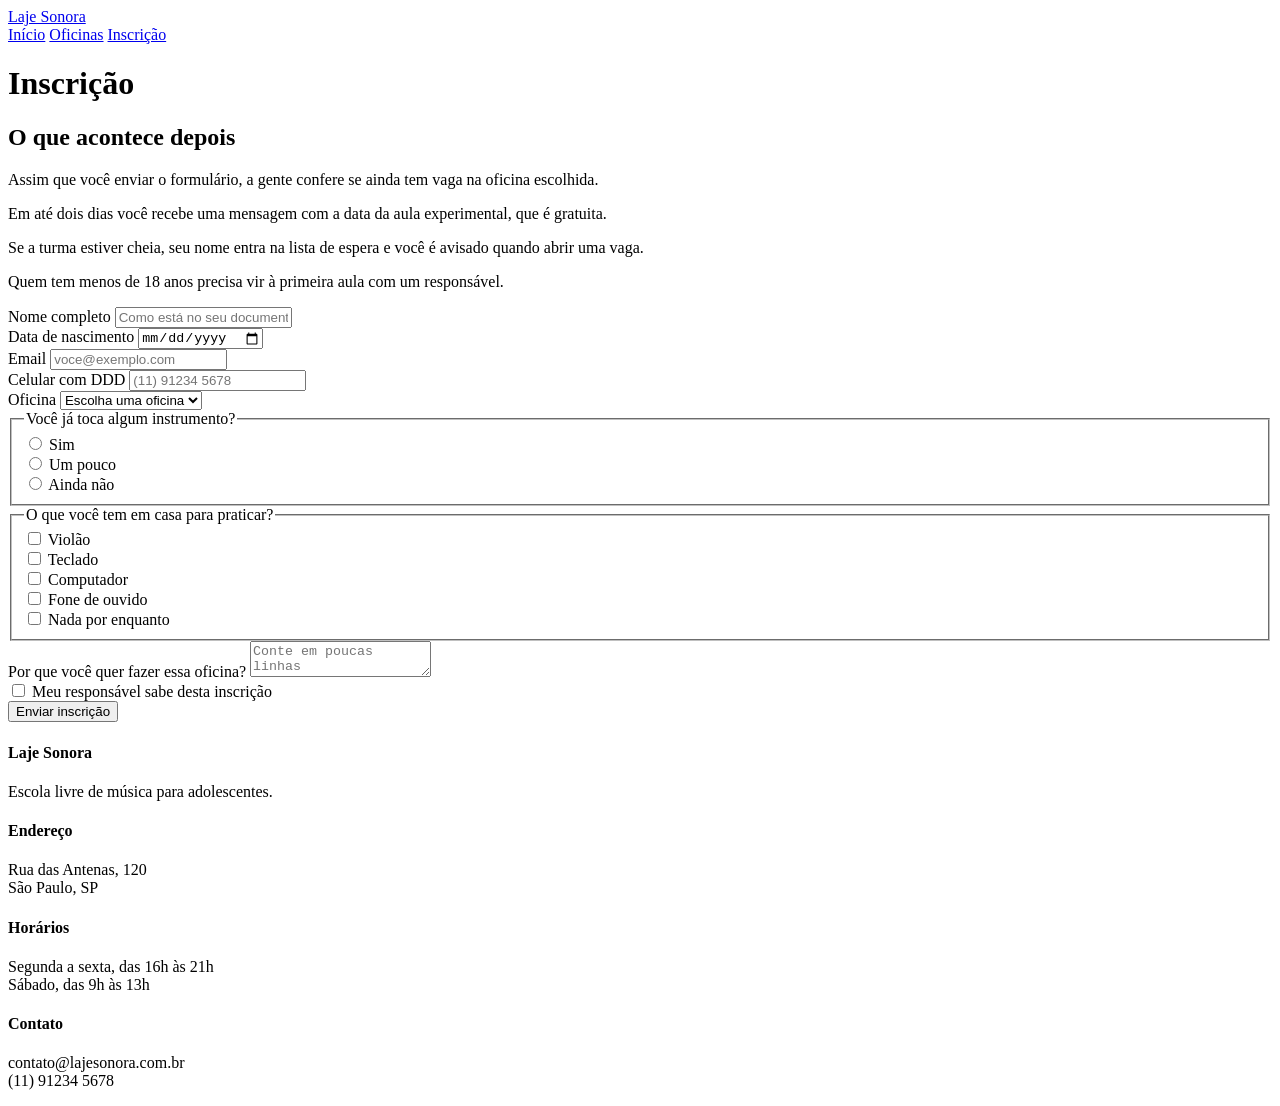
==== inscricao.html @ 0a2f2be7 "Formulário de inscrição" ====
<!DOCTYPE html>
<html lang="pt-BR">
<head>
    <meta charset="UTF-8">
    <meta name="viewport" content="width=device-width, initial-scale=1.0">
    <title>Laje Sonora | Inscrição</title>
    <link rel="preconnect" href="https://fonts.googleapis.com">
    <link rel="preconnect" href="https://fonts.gstatic.com" crossorigin>
    <link href="https://fonts.googleapis.com/css2?family=Archivo:ital,wght@0,100..900;1,100..900&family=Big+Shoulders+Display:wght@100..900&display=swap" rel="stylesheet">
    <link rel="stylesheet" href="inscricao.css">
</head>
<body>
    <header class="conteudo topo">
        <a href="index.html" class="logo">Laje Sonora</a>
        <nav class="menu">
            <a href="index.html">Início</a>
            <a href="oficinas.html">Oficinas</a>
            <a href="inscricao.html" class="atual">Inscrição</a>
        </nav>
    </header>

    <main class="conteudo">
        <h1 class="titulo-pagina">Inscrição</h1>
        <div class="inscricao">
            <section class="explicacao">
                <h2>O que acontece depois</h2>
                <p>Assim que você enviar o formulário, a gente confere se ainda tem vaga na oficina escolhida.</p>
                <p>Em até dois dias você recebe uma mensagem com a data da aula experimental, que é gratuita.</p>
                <p>Se a turma estiver cheia, seu nome entra na lista de espera e você é avisado quando abrir uma vaga.</p>
                <p class="aviso">Quem tem menos de 18 anos precisa vir à primeira aula com um responsável.</p>
            </section>

            <form class="formulario" action="#" method="post">
                <div class="linha">
                    <div class="campo">
                        <label for="nome">Nome completo</label>
                        <input type="text" id="nome" name="nome" placeholder="Como está no seu documento" required>
                    </div>
                    <div class="campo">
                        <label for="nascimento">Data de nascimento</label>
                        <input type="date" id="nascimento" name="nascimento" required>
                    </div>
                </div>

                <div class="linha">
                    <div class="campo">
                        <label for="email">Email</label>
                        <input type="email" id="email" name="email" placeholder="voce@exemplo.com" required>
                    </div>
                    <div class="campo">
                        <label for="telefone">Celular com DDD</label>
                        <input type="tel" id="telefone" name="telefone" placeholder="(11) 91234 5678" required>
                    </div>
                </div>

                <div class="campo">
                    <label for="oficina">Oficina</label>
                    <select id="oficina" name="oficina" required>
                        <option value="">Escolha uma oficina</option>
                        <option value="violao">Violão do zero</option>
                        <option value="beats">Produção de beats</option>
                        <option value="canto">Canto em grupo</option>
                        <option value="teclado">Teclado e harmonia</option>
                        <option value="bateria">Bateria e percussão</option>
                        <option value="gravacao">Gravação no celular</option>
                    </select>
                </div>

                <fieldset class="grupo">
                    <legend>Você já toca algum instrumento?</legend>
                    <div class="opcoes">
                        <div class="opcao">
                            <input type="radio" id="tocaSim" name="toca" value="sim">
                            <label for="tocaSim">Sim</label>
                        </div>
                        <div class="opcao">
                            <input type="radio" id="tocaPouco" name="toca" value="pouco">
                            <label for="tocaPouco">Um pouco</label>
                        </div>
                        <div class="opcao">
                            <input type="radio" id="tocaNao" name="toca" value="nao">
                            <label for="tocaNao">Ainda não</label>
                        </div>
                    </div>
                </fieldset>

                <fieldset class="grupo">
                    <legend>O que você tem em casa para praticar?</legend>
                    <div class="opcoes">
                        <div class="opcao">
                            <input type="checkbox" id="temViolao" name="tem" value="violao">
                            <label for="temViolao">Violão</label>
                        </div>
                        <div class="opcao">
                            <input type="checkbox" id="temTeclado" name="tem" value="teclado">
                            <label for="temTeclado">Teclado</label>
                        </div>
                        <div class="opcao">
                            <input type="checkbox" id="temComputador" name="tem" value="computador">
                            <label for="temComputador">Computador</label>
                        </div>
                        <div class="opcao">
                            <input type="checkbox" id="temFone" name="tem" value="fone">
                            <label for="temFone">Fone de ouvido</label>
                        </div>
                        <div class="opcao">
                            <input type="checkbox" id="temNada" name="tem" value="nada">
                            <label for="temNada">Nada por enquanto</label>
                        </div>
                    </div>
                </fieldset>

                <div class="campo">
                    <label for="motivo">Por que você quer fazer essa oficina?</label>
                    <textarea id="motivo" name="motivo" placeholder="Conte em poucas linhas"></textarea>
                </div>

                <div class="opcao">
                    <input type="checkbox" id="responsavel" name="responsavel" required>
                    <label for="responsavel">Meu responsável sabe desta inscrição</label>
                </div>

                <div>
                    <button class="botao" type="submit">Enviar inscrição</button>
                </div>
            </form>
        </div>
    </main>

    <footer class="rodape">
        <div class="conteudo rodape-colunas">
            <div class="rodape-coluna">
                <h4>Laje Sonora</h4>
                <p>Escola livre de música para adolescentes.</p>
            </div>
            <div class="rodape-coluna">
                <h4>Endereço</h4>
                <p>Rua das Antenas, 120<br>São Paulo, SP</p>
            </div>
            <div class="rodape-coluna">
                <h4>Horários</h4>
                <p>Segunda a sexta, das 16h às 21h<br>Sábado, das 9h às 13h</p>
            </div>
            <div class="rodape-coluna">
                <h4>Contato</h4>
                <p>contato@lajesonora.com.br<br>(11) 91234 5678</p>
            </div>
        </div>
    </footer>
</body>
</html>
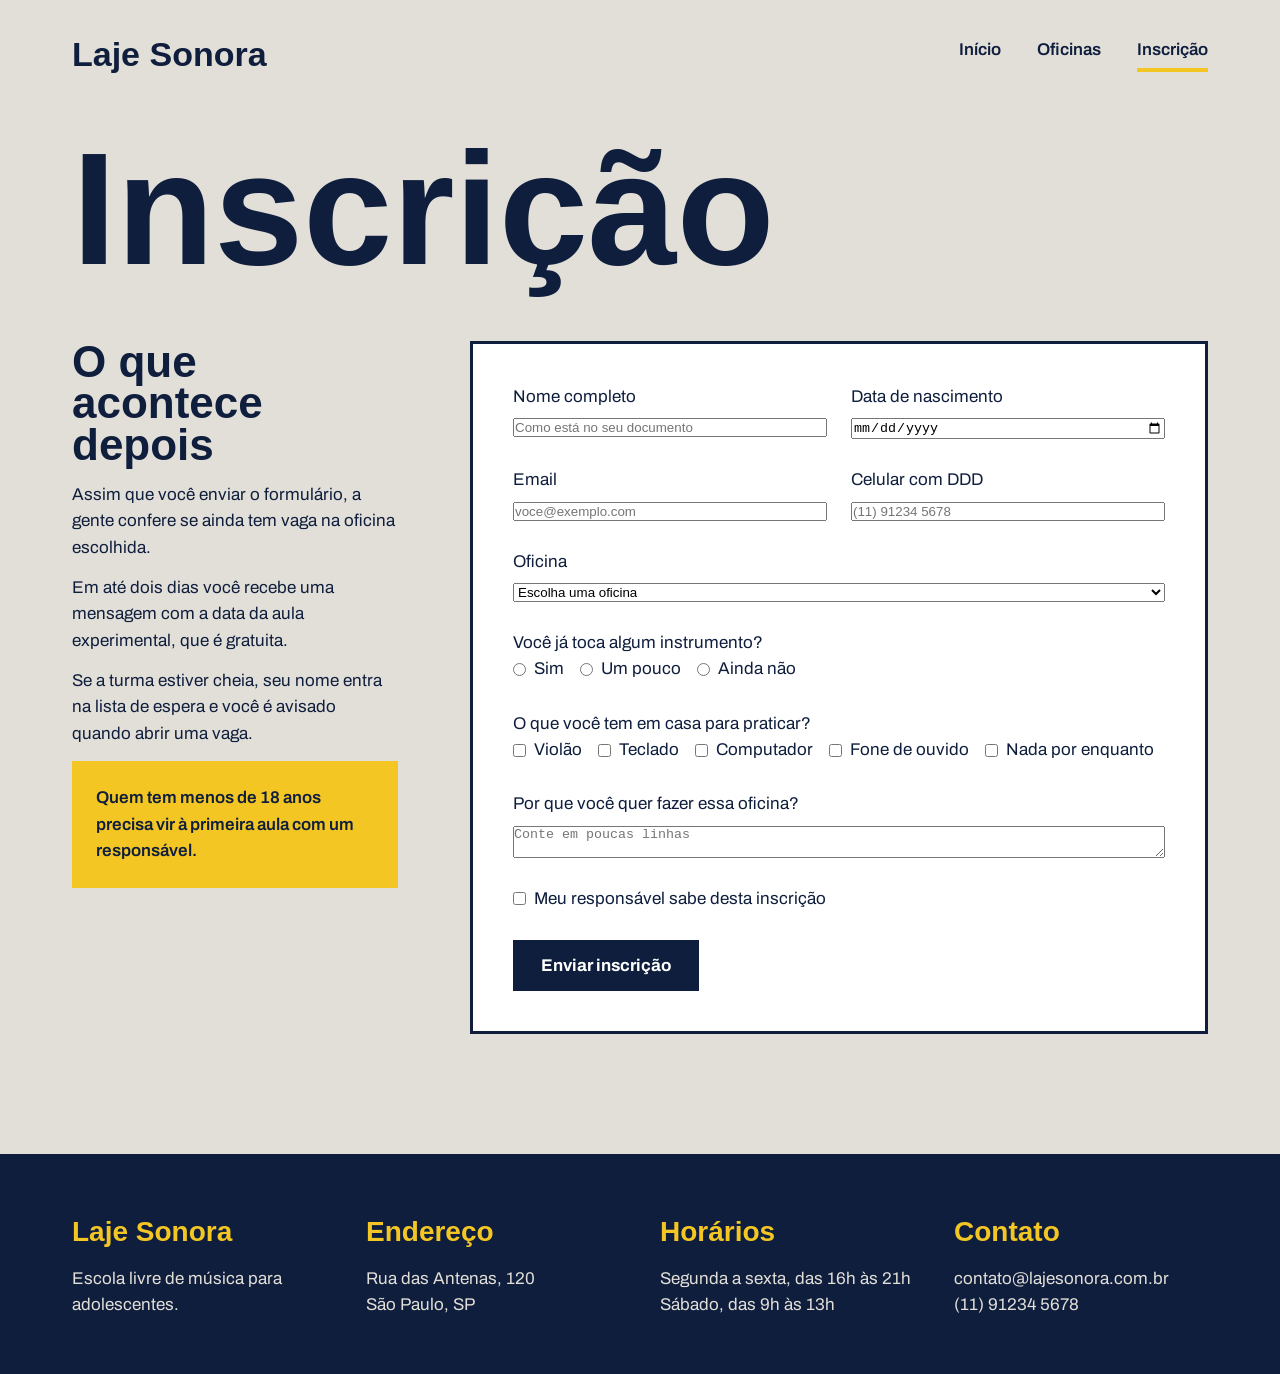
==== commit 28989fba: "Layout do formulário com flex" ====
--- a/inscricao.html
+++ b/inscricao.html
@@ -7,7 +7,7 @@
     <link rel="preconnect" href="https://fonts.googleapis.com">
     <link rel="preconnect" href="https://fonts.gstatic.com" crossorigin>
     <link href="https://fonts.googleapis.com/css2?family=Archivo:ital,wght@0,100..900;1,100..900&family=Big+Shoulders+Display:wght@100..900&display=swap" rel="stylesheet">
-    <link rel="stylesheet" href="inscricao.css">
+    <link rel="stylesheet" href="./Style/inscricao.css">
 </head>
 <body>
     <header class="conteudo topo">
--- a/Style/inscricao.css
+++ b/Style/inscricao.css
@@ -0,0 +1,191 @@
+* {
+    margin: 0;
+    padding: 0;
+    box-sizing: border-box;
+}
+
+:root {
+    --concreto: #E2DFD8;
+    --concreto-escuro: #CBC7BE;
+    --tinta: #0F1E3D;
+    --caixa-dagua: #1F5FBF;
+    --fita: #F3C623;
+    --branco: #FFFFFF;
+    
+    --fonte-cartaz: "Big Shoulders Display", "Arial Narrow", sans-serif;
+    --fonte-texto: "Archivo", Arial, sans-serif;
+}
+
+body {
+    background-color: var(--concreto);
+    color: var(--tinta);
+    font-family: var(--fonte-texto);
+    font-size: 17px;
+    line-height: 1.55;
+}
+
+a {
+    color: inherit;
+}
+
+h1, h2, h3 {
+    font-family: var(--fonte-cartaz);
+    font-weight: 900;
+    line-height: 0.95;
+}
+
+.conteudo {
+    max-width: 1200px;
+    margin-inline: auto;
+    padding-inline: 32px;
+}
+
+.topo {
+    padding-block: 28px;
+    display: flex;
+    justify-content: space-between;
+    align-items: center;
+}
+
+.logo {
+    font-family: var(--fonte-cartaz);
+    font-size: 34px;
+    font-weight: 900;
+    text-decoration: none;
+}
+
+.menu {
+    display: flex;
+    gap: 36px;
+}
+
+.menu a {
+    font-weight: 600;
+    text-decoration: none;
+    padding-bottom: 4px;
+    border-bottom: 4px solid transparent;
+}
+
+.menu a:hover {
+    border-bottom-color: var(--tinta);
+}
+
+.menu a.atual {
+    border-bottom-color: var(--fita);
+}
+
+.rodape {
+    margin-top: 120px;
+    background-color: var(--tinta);
+    color: var(--concreto);
+    padding-block: 56px;
+}
+
+.rodape-colunas {
+    display: flex;
+    justify-content: space-between;
+    gap: 40px;
+}
+
+.rodape-coluna {
+    flex: 1;
+}
+
+.rodape h4 {
+    font-family: var(--fonte-cartaz);
+    font-size: 28px;
+    color: var(--fita);
+    margin-bottom: 12px;
+}
+
+.titulo-pagina {
+    font-size: 160px;
+    margin-top: 24px;
+}
+
+.botao {
+    display: inline-block;
+    background-color: var(--tinta);
+    color: var(--branco);
+    font-weight: 700;
+    text-decoration: none;
+    padding: 16px 28px;
+    border: none;
+    font-family: var(--fonte-texto);
+    font-size: 17px;
+    cursor: pointer;
+}
+
+.botao:hover {
+    background-color: var(--caixa-dagua);
+}
+
+.inscricao {
+    margin-top: 56px;
+    display: flex;
+    gap: 72px;
+}
+
+.explicacao {
+    flex: 1;
+}
+
+.explicacao h2 {
+    font-size: 44px;
+    margin-bottom: 16px;
+}
+
+.explicacao p + p {
+    margin-top: 14px;
+}
+
+.aviso {
+    margin-top: 32px;
+    padding: 24px;
+    background-color: var(--fita);
+    font-weight: 600;
+}
+
+.formulario {
+    background-color: var(--branco);
+    border: 3px solid var(--tinta);
+    padding: 40px;
+    flex: 2;
+    display: flex;
+    flex-direction: column;
+    gap: 28px;
+}
+
+.linha {
+    display: flex;
+    gap: 24px;
+}
+
+.campo {
+    flex: 1;
+    display: flex;
+    flex-direction: column;
+    gap: 8px;
+}
+
+.grupo {
+    display: flex;
+    flex-direction: column;
+    gap: 12px;
+    border: 0;
+    margin: 0;
+    padding: 0;
+}
+
+.opcoes {
+    display: flex;
+    flex-wrap: wrap;
+    gap: 16px;
+}
+
+.opcao {
+    display: flex;
+    align-items: center;
+    gap: 8px;
+}
+
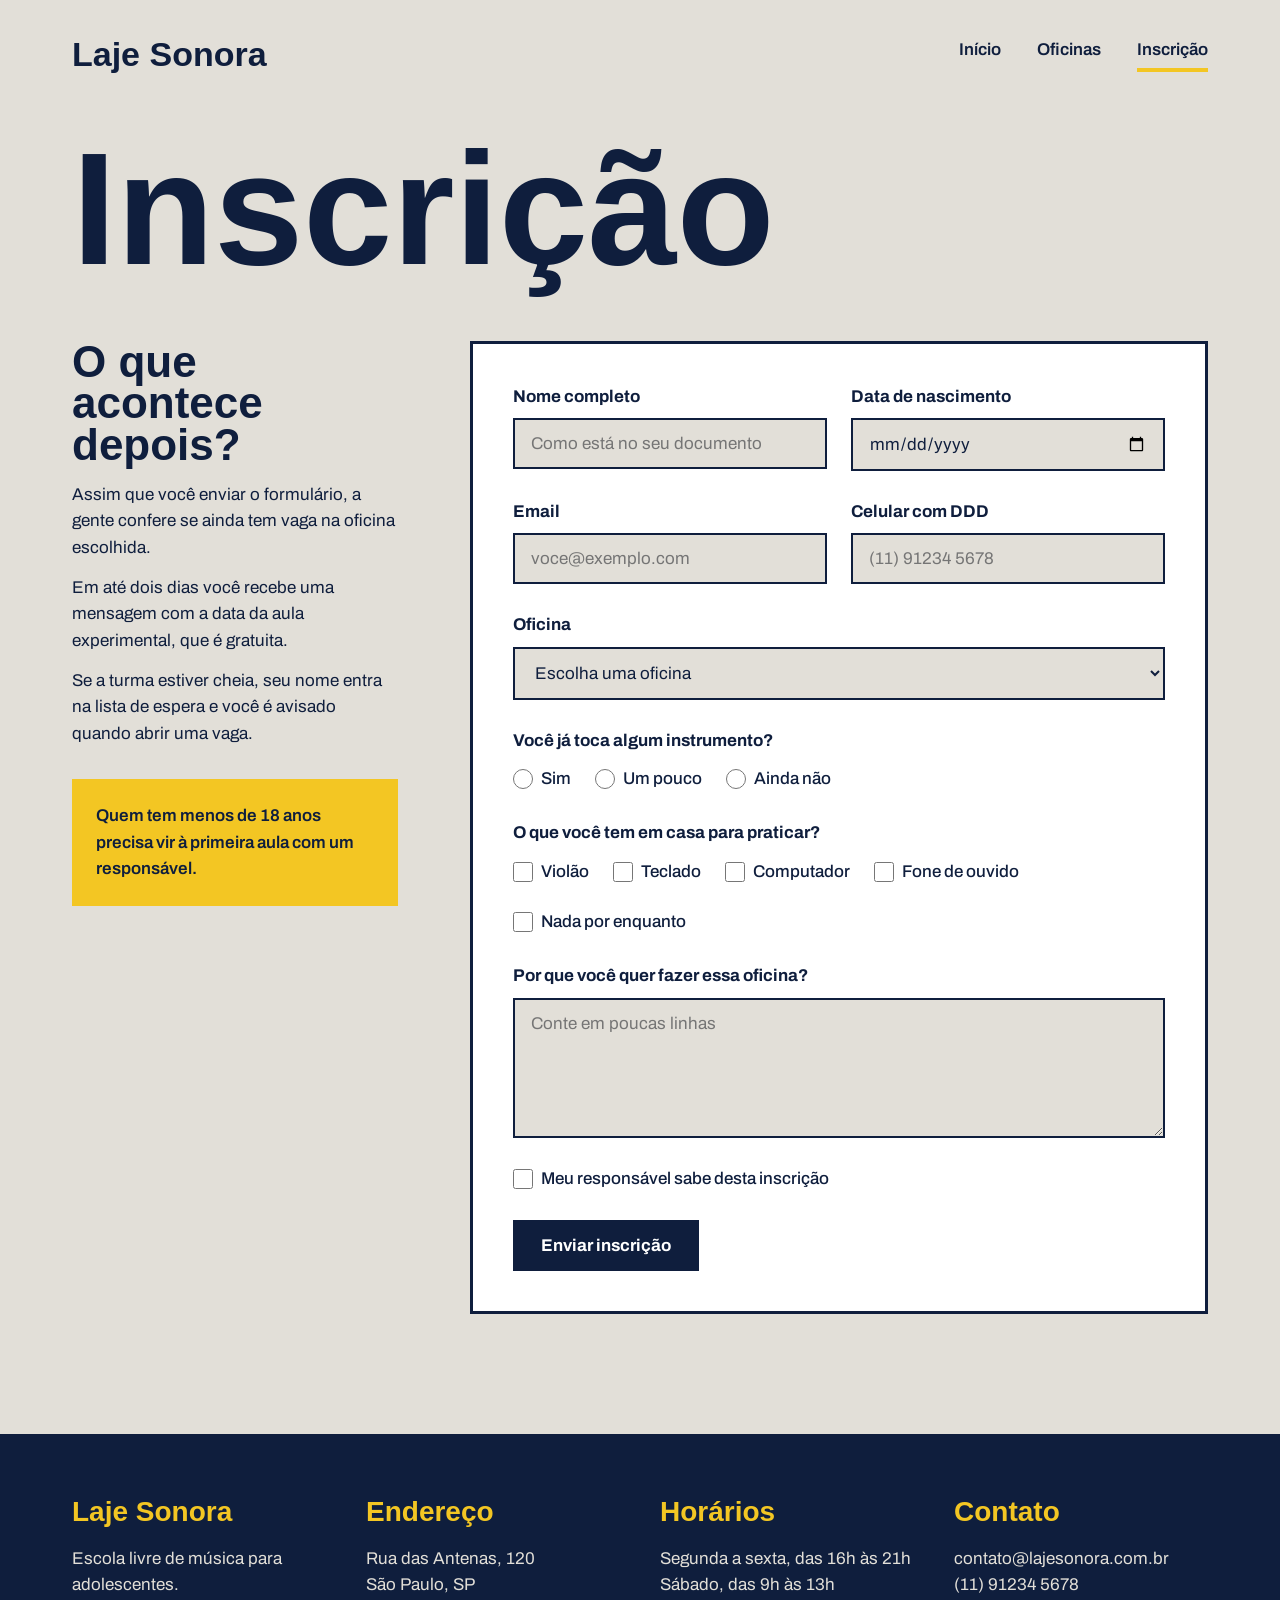
==== commit 94bb0491: "Página de inscrição pronta" ====
--- a/inscricao.html
+++ b/inscricao.html
@@ -14,7 +14,7 @@
         <a href="index.html" class="logo">Laje Sonora</a>
         <nav class="menu">
             <a href="index.html">Início</a>
-            <a href="oficinas.html">Oficinas</a>
+            <a href="oficinas.html" >Oficinas</a>
             <a href="inscricao.html" class="atual">Inscrição</a>
         </nav>
     </header>
@@ -23,14 +23,14 @@
         <h1 class="titulo-pagina">Inscrição</h1>
         <div class="inscricao">
             <section class="explicacao">
-                <h2>O que acontece depois</h2>
+                <h2>O que acontece depois?</h2>
                 <p>Assim que você enviar o formulário, a gente confere se ainda tem vaga na oficina escolhida.</p>
                 <p>Em até dois dias você recebe uma mensagem com a data da aula experimental, que é gratuita.</p>
                 <p>Se a turma estiver cheia, seu nome entra na lista de espera e você é avisado quando abrir uma vaga.</p>
                 <p class="aviso">Quem tem menos de 18 anos precisa vir à primeira aula com um responsável.</p>
             </section>
 
-            <form class="formulario" action="#" method="post">
+              <form class="formulario" action="#" method="post">
                 <div class="linha">
                     <div class="campo">
                         <label for="nome">Nome completo</label>
@@ -66,7 +66,7 @@
                     </select>
                 </div>
 
-                <fieldset class="grupo">
+                 <fieldset class="grupo">
                     <legend>Você já toca algum instrumento?</legend>
                     <div class="opcoes">
                         <div class="opcao">
@@ -114,17 +114,16 @@
                     <label for="motivo">Por que você quer fazer essa oficina?</label>
                     <textarea id="motivo" name="motivo" placeholder="Conte em poucas linhas"></textarea>
                 </div>
-
                 <div class="opcao">
                     <input type="checkbox" id="responsavel" name="responsavel" required>
                     <label for="responsavel">Meu responsável sabe desta inscrição</label>
                 </div>
-
                 <div>
                     <button class="botao" type="submit">Enviar inscrição</button>
                 </div>
-            </form>
+           </form>
         </div>
+        
     </main>
 
     <footer class="rodape">
@@ -148,4 +147,4 @@
         </div>
     </footer>
 </body>
-</html>
+</html>
--- a/Style/inscricao.css
+++ b/Style/inscricao.css
@@ -121,71 +121,116 @@
 }
 
 .inscricao {
-    margin-top: 56px;
-    display: flex;
-    gap: 72px;
+  margin-top: 56px;
+  display: flex;
+  gap: 72px;
 }
 
 .explicacao {
-    flex: 1;
+  flex: 1;
 }
 
 .explicacao h2 {
-    font-size: 44px;
-    margin-bottom: 16px;
+  font-size: 44px;
+  margin-bottom: 16px;
 }
 
 .explicacao p + p {
-    margin-top: 14px;
-}
-
-.aviso {
-    margin-top: 32px;
-    padding: 24px;
-    background-color: var(--fita);
-    font-weight: 600;
+  margin-top: 14px;
+}
+
+.explicacao .aviso {
+  margin-top: 32px;
+  padding: 24px;
+  background-color: var(--fita);
+  font-weight: 600;
 }
 
 .formulario {
-    background-color: var(--branco);
-    border: 3px solid var(--tinta);
-    padding: 40px;
-    flex: 2;
-    display: flex;
-    flex-direction: column;
-    gap: 28px;
+  background-color: var(--branco);
+  border: 3px solid var(--tinta);
+  padding: 40px;
+  flex: 2;
+  display: flex;
+  flex-direction: column;
+  gap: 28px;
 }
 
 .linha {
-    display: flex;
-    gap: 24px;
+  display: flex;
+  gap: 24px;
 }
 
 .campo {
-    flex: 1;
-    display: flex;
-    flex-direction: column;
-    gap: 8px;
-}
-
-.grupo {
-    display: flex;
-    flex-direction: column;
-    gap: 12px;
-    border: 0;
-    margin: 0;
-    padding: 0;
+  flex: 1;
+  display: flex;
+  flex-direction: column;
+  gap: 8px;
+}
+
+.grupo legend {
+  margin-bottom: 12px;
 }
 
 .opcoes {
-    display: flex;
-    flex-wrap: wrap;
-    gap: 16px;
+  display: flex;
+  flex-wrap: wrap;
+  gap: 24px;
 }
 
 .opcao {
-    display: flex;
-    align-items: center;
-    gap: 8px;
-}
-
+  display: flex;
+  align-items: center;
+  gap: 8px;
+}
+
+.formulario label,
+.formulario legend {
+  font-weight: 700;
+}
+
+.formulario fieldset {
+  border: none;
+}
+
+.formulario input[type="text"],
+.formulario input[type="email"],
+.formulario input[type="tel"],
+.formulario input[type="date"],
+.formulario select,
+.formulario textarea {
+  width: 100%;
+  padding: 14px 16px;
+  border: 2px solid var(--tinta);
+  background-color: var(--concreto);
+  font-family: var(--fonte-texto);
+  font-size: 17px;
+  color: var(--tinta);
+}
+
+.formulario input[type="text"]:focus,
+.formulario input[type="email"]:focus,
+.formulario input[type="tel"]:focus,
+.formulario input[type="date"]:focus,
+.formulario select:focus,
+.formulario textarea:focus {
+  outline: 3px solid var(--caixa-dagua);
+  outline-offset: 2px;
+  background-color: var(--branco);
+}
+
+.formulario textarea {
+  height: 140px;
+  resize: vertical;
+}
+
+.formulario .opcao label {
+  font-weight: 500;
+}
+
+.formulario input[type="radio"],
+.formulario input[type="checkbox"] {
+  width: 20px;
+  height: 20px;
+  accent-color: var(--caixa-dagua);
+}
